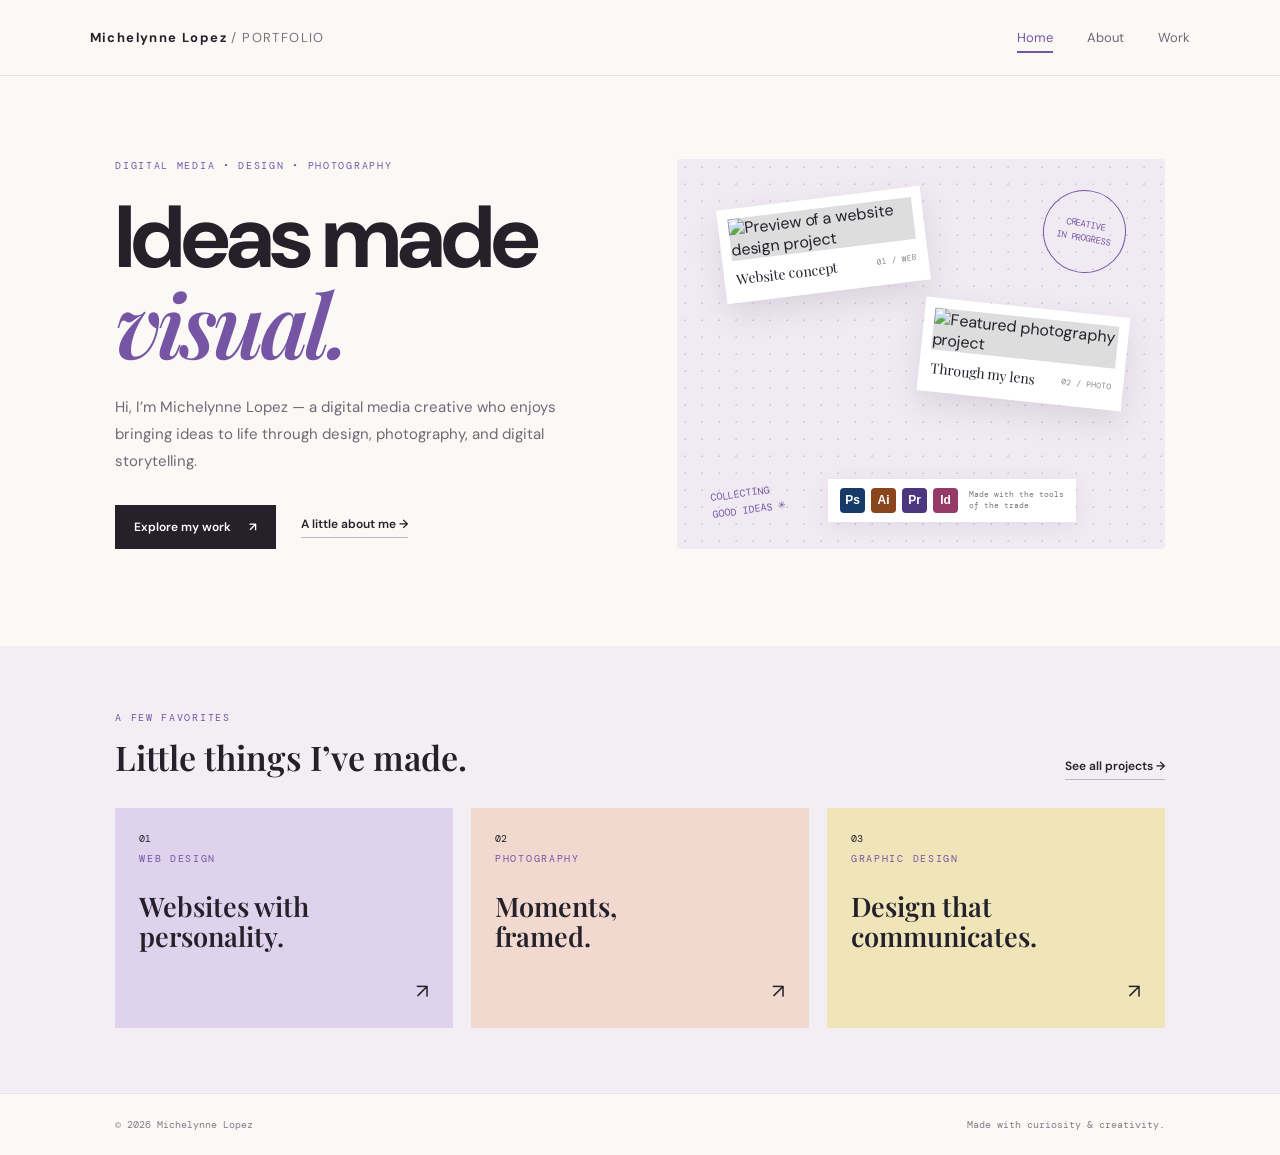
==== index.html @ b55308dc "Assets and Template Assets and Template" ====
<!DOCTYPE html>
<html lang="en">
<head>
  <meta charset="UTF-8">
  <meta name="viewport" content="width=device-width, initial-scale=1.0">
  <meta name="description" content="Digital media portfolio showcasing web design, photography, graphic design, and internship work.">
  <title>Michelynne Lopez | Digital Media Portfolio</title>
  <link rel="stylesheet" href="style.css">
</head>
<body>
  <header class="site-header">
    <a class="brand" href="index.html">Michelynne Lopez<span> / PORTFOLIO</span></a>
    <nav class="nav" aria-label="Main navigation">
      <a class="active" href="index.html">Home</a>
      <a href="about.html">About</a>
      <a href="work.html">Work</a>
    </nav>
  </header>

  <main>
    <section class="hero">
      <div class="hero-copy">
        <p class="eyebrow">DIGITAL MEDIA • DESIGN • PHOTOGRAPHY</p>
        <h1>Ideas made<br><span>visual.</span></h1>
        <p class="intro">Hi, I’m Michelynne Lopez — a digital media creative who enjoys bringing ideas to life through design, photography, and digital storytelling.</p>
        <div class="button-row">
          <a class="button button-dark" href="work.html">Explore my work <span>↗</span></a>
          <a class="text-link" href="about.html">A little about me →</a>
        </div>
      </div>
      <div class="hero-board" aria-label="A mood board of selected portfolio work">
        <div class="polaroid polaroid-one tilt-left">
          <img src="images/featured-website.jpg" alt="Preview of a website design project">
          <p>Website concept <span>01 / WEB</span></p>
        </div>
        <div class="polaroid polaroid-two tilt-right">
          <img src="images/featured-photo.jpg" alt="Featured photography project">
          <p>Through my lens <span>02 / PHOTO</span></p>
        </div>
        <div class="mini-note">COLLECTING<br>GOOD IDEAS ✳</div>
        <div class="sticker">CREATIVE<br>IN PROGRESS</div>
        <div class="adobe-strip" aria-label="Creative software">
          <span class="app-chip ps">Ps</span><span class="app-chip ai">Ai</span>
          <span class="app-chip pr">Pr</span><span class="app-chip id">Id</span>
          <span class="app-caption">Made with the tools<br>of the trade</span>
        </div>
      </div>
    </section>

    <section class="featured-section">
      <div class="section-heading">
        <div><p class="eyebrow">A FEW FAVORITES</p><h2>Little things I’ve made.</h2></div>
        <a class="text-link" href="work.html">See all projects →</a>
      </div>
      <div class="featured-row">
        <a class="feature-card feature-lilac" href="website-design.html" target="_blank" rel="noopener">
          <span class="card-number">01</span><span class="card-type">WEB DESIGN</span>
          <h3>Websites with<br>personality.</h3><span class="card-arrow">↗</span>
        </a>
        <a class="feature-card feature-peach" href="photography.html" target="_blank" rel="noopener">
          <span class="card-number">02</span><span class="card-type">PHOTOGRAPHY</span>
          <h3>Moments,<br>framed.</h3><span class="card-arrow">↗</span>
        </a>
        <a class="feature-card feature-yellow" href="graphic-design.html" target="_blank" rel="noopener">
          <span class="card-number">03</span><span class="card-type">GRAPHIC DESIGN</span>
          <h3>Design that<br>communicates.</h3><span class="card-arrow">↗</span>
        </a>
      </div>
    </section>
  </main>

  <footer class="site-footer"><span>© 2026 Michelynne Lopez</span><span>Made with curiosity & creativity.</span></footer>
</body>
</html>
---- style.css ----
@import url('https://fonts.googleapis.com/css2?family=DM+Mono:wght@400;500&family=DM+Sans:wght@400;500;600;700&family=Playfair+Display:ital,wght@0,600;0,700;1,600;1,700&display=swap');

:root{--ink:#25212b;--muted:#77717e;--paper:#fbf9f6;--purple:#7655a5;--lilac:#e9e0f4;--line:#e8e2e9}
*{box-sizing:border-box}html{scroll-behavior:smooth}body{margin:0;background:var(--paper);color:var(--ink);font-family:'DM Sans',sans-serif}a{color:inherit;text-decoration:none}.site-header{height:76px;padding:0 7%;display:flex;align-items:center;justify-content:space-between;border-bottom:1px solid var(--line);background:rgba(251,249,246,.94)}.brand{font-size:13px;font-weight:700;letter-spacing:1.4px}.brand span{font-weight:400;color:var(--muted)}.nav{display:flex;align-items:center;gap:34px}.nav a{font-size:13px;color:#6e6874;position:relative;padding:9px 0;transition:color .2s}.nav a:after{content:'';position:absolute;left:0;bottom:2px;width:0;height:2px;background:var(--purple);transition:width .2s}.nav a:hover,.nav a.active{color:var(--purple)}.nav a:hover:after,.nav a.active:after{width:100%}
.hero{padding:76px 9% 90px;display:flex;align-items:center;justify-content:space-between;gap:7%;min-height:570px}.hero-copy{flex:1;max-width:510px}.eyebrow,.card-type,.category-info>span,.project-card span{font-family:'DM Mono',monospace;font-size:10px;letter-spacing:1.7px;color:var(--purple)}h1,h2,h3,p{margin-top:0}.hero h1,.page-title{font-size:clamp(52px,7vw,88px);line-height:.98;letter-spacing:-4px;margin:22px 0}.hero h1 span,.page-title span{font-family:'Playfair Display',serif;font-style:italic;color:var(--purple);font-weight:600}.intro,.page-intro{max-width:450px;color:#6f6975;line-height:1.8;font-size:15px}.button-row{display:flex;align-items:center;gap:25px;margin-top:30px}.button{display:inline-flex;align-items:center;gap:18px;padding:14px 19px;font-size:12px;font-weight:600}.button-dark{background:var(--ink);color:white;transition:background .2s,transform .2s}.button-dark:hover{background:var(--purple);transform:translateY(-2px)}.text-link{font-size:12px;font-weight:600;border-bottom:1px solid #bcb3c3;padding-bottom:5px}.text-link:hover{color:var(--purple)}
.hero-board{position:relative;flex:1;max-width:500px;height:390px;background:#f0ebf3;border-radius:4px;overflow:hidden;background-image:radial-gradient(#d7cbdc 1px,transparent 1px);background-size:17px 17px}.polaroid{position:absolute;width:205px;padding:10px 10px 14px;background:white;box-shadow:0 12px 30px #40334b20}.polaroid img{width:100%;height:145px;object-fit:cover;background:#ddd}.polaroid p{font-family:'Playfair Display',serif;font-size:14px;margin:9px 2px 0}.polaroid p span{float:right;font:8px 'DM Mono',monospace;color:#8a8290;margin-top:4px}.polaroid-one{left:9%;top:10%}.polaroid-two{right:8%;top:38%}.tilt-left{transform:rotate(-7deg)}.tilt-right{transform:rotate(6deg)}.mini-note{position:absolute;left:7%;bottom:8%;font:10px/1.7 'DM Mono',monospace;color:var(--purple);transform:rotate(-8deg)}.sticker{position:absolute;right:8%;top:8%;border:1px solid var(--purple);border-radius:50%;width:83px;height:83px;display:flex;align-items:center;justify-content:center;text-align:center;font:9px/1.5 'DM Mono',monospace;color:var(--purple);transform:rotate(10deg)}.adobe-strip{position:absolute;left:31%;bottom:7%;display:flex;align-items:center;gap:6px;background:white;padding:9px 12px;box-shadow:0 5px 20px #40334b15}.app-chip{width:25px;height:25px;display:grid;place-items:center;color:white;font:bold 12px Arial;border-radius:4px}.ps{background:#173b68}.ai{background:#8a451c}.pr{background:#4c367f}.id{background:#963b68}.app-caption{font:8px/1.35 'DM Mono',monospace;color:#777;margin-left:5px}
.featured-section{padding:65px 9%;background:#f2eef4}.section-heading{display:flex;align-items:end;justify-content:space-between;margin-bottom:28px}.section-heading h2{font:600 34px 'Playfair Display',serif;margin:8px 0 0}.featured-row{display:flex;gap:18px}.feature-card{position:relative;flex:1;min-height:220px;padding:24px;display:flex;flex-direction:column;justify-content:space-between;transition:transform .2s}.feature-card:hover{transform:translateY(-5px)}.feature-lilac{background:#ded2ec}.feature-peach{background:#f1d9cf}.feature-yellow{background:#f0e5b9}.card-number,.card-type{font:10px 'DM Mono',monospace}.feature-card h3{font:600 27px/1.08 'Playfair Display',serif;margin:20px 0}.card-arrow{align-self:flex-end;font-size:20px}
.page-wrap{padding:65px 9% 90px;min-height:75vh}.page-title{font-size:clamp(48px,6vw,74px);margin:18px 0}.page-intro{margin-bottom:35px}.about-layout{display:flex;align-items:center;gap:8%;margin-top:45px}.about-image{position:relative;flex:1;max-width:440px;background:#e7deed;padding:14px;transform:rotate(-2deg)}.about-image img{display:block;width:100%;height:420px;object-fit:cover;background:#d8cfdd}.image-caption{display:block;text-align:center;padding:12px 0 3px;font:10px 'DM Mono',monospace;letter-spacing:1px}.about-copy{flex:1;max-width:520px}.about-copy h2{font:600 34px 'Playfair Display',serif}.about-copy p{font-size:14px;line-height:1.9;color:#6f6975}.about-copy h3{font:10px 'DM Mono',monospace;letter-spacing:1.5px;margin:27px 0 12px}.tool-list{display:flex;flex-wrap:wrap;gap:8px;margin-bottom:28px}.tool-list span{border:1px solid #d9d0df;padding:8px 11px;font-size:11px}
.work-categories{display:flex;flex-direction:column;gap:18px}.work-category{display:flex;min-height:220px;background:#f0ebf3;transition:transform .2s}.work-category:hover{transform:translateX(5px)}.category-image{width:37%;min-height:220px;background:#e3dce8}.category-image img{width:100%;height:100%;min-height:220px;object-fit:cover}.category-info{padding:27px 35px;display:flex;flex:1;flex-direction:column;align-items:flex-start;justify-content:center}.category-info h2{font:600 30px 'Playfair Display',serif;margin:9px 0}.category-info p{font-size:13px;color:#77717e;margin:0 0 14px}.category-info b{font-size:11px;color:var(--purple)}.photo-category{background:#f2e6e0}.graphic-category{background:#f2edcf}.internship-category{background:#e4e9e1}
.back-link{display:inline-block;font-size:12px;color:var(--purple);margin-bottom:36px}.back-link:hover{text-decoration:underline}.project-grid{display:flex;flex-wrap:wrap;gap:22px}.project-card{display:flex;flex-direction:column;flex:1 1 290px;max-width:calc(50% - 11px);background:white;border:1px solid var(--line)}.project-card img{width:100%;height:230px;object-fit:cover;background:#e5dfe8}.project-card>div{padding:22px}.project-card h2{font:600 23px 'Playfair Display',serif;margin:9px 0}.project-card p{font-size:13px;line-height:1.7;color:#77717e}.project-card a{font-size:11px;color:var(--purple);font-weight:700}.photo-gallery{display:flex;flex-wrap:wrap;gap:14px}.photo-gallery a{flex:1 1 28%;min-width:190px;height:260px;overflow:hidden;background:#e5dfe8}.photo-gallery img{width:100%;height:100%;object-fit:cover;transition:transform .35s}.photo-gallery a:hover img{transform:scale(1.04)}
.site-footer{display:flex;justify-content:space-between;gap:15px;padding:24px 9%;border-top:1px solid var(--line);font:10px 'DM Mono',monospace;color:#827b88}.site-footer a:hover{color:var(--purple)}
@media(max-width:760px){.site-header{height:auto;min-height:70px;padding:17px 6%;gap:15px;flex-wrap:wrap}.nav{gap:20px}.hero{padding:55px 7%;flex-direction:column;align-items:stretch}.hero-board{width:100%;max-width:none;height:350px}.featured-section,.page-wrap{padding-left:7%;padding-right:7%}.featured-row{flex-direction:column}.feature-card{min-height:180px}.about-layout{flex-direction:column;align-items:stretch}.about-image{max-width:100%}.about-image img{height:330px}.work-category{flex-direction:column}.category-image{width:100%;height:190px}.category-image img{min-height:190px;max-height:190px}.project-card{max-width:100%}.photo-gallery a{flex-basis:42%}.section-heading{align-items:flex-start;gap:20px;flex-direction:column}.site-footer{padding-left:7%;padding-right:7%;flex-wrap:wrap}}
@media(max-width:420px){.brand{font-size:11px}.nav{width:100%;justify-content:flex-start}.hero h1{font-size:58px}.polaroid{width:175px}.polaroid img{height:120px}.hero-board{height:315px}.adobe-strip{left:23%}.photo-gallery a{flex-basis:100%}.button-row{align-items:flex-start;flex-direction:column;gap:18px}}
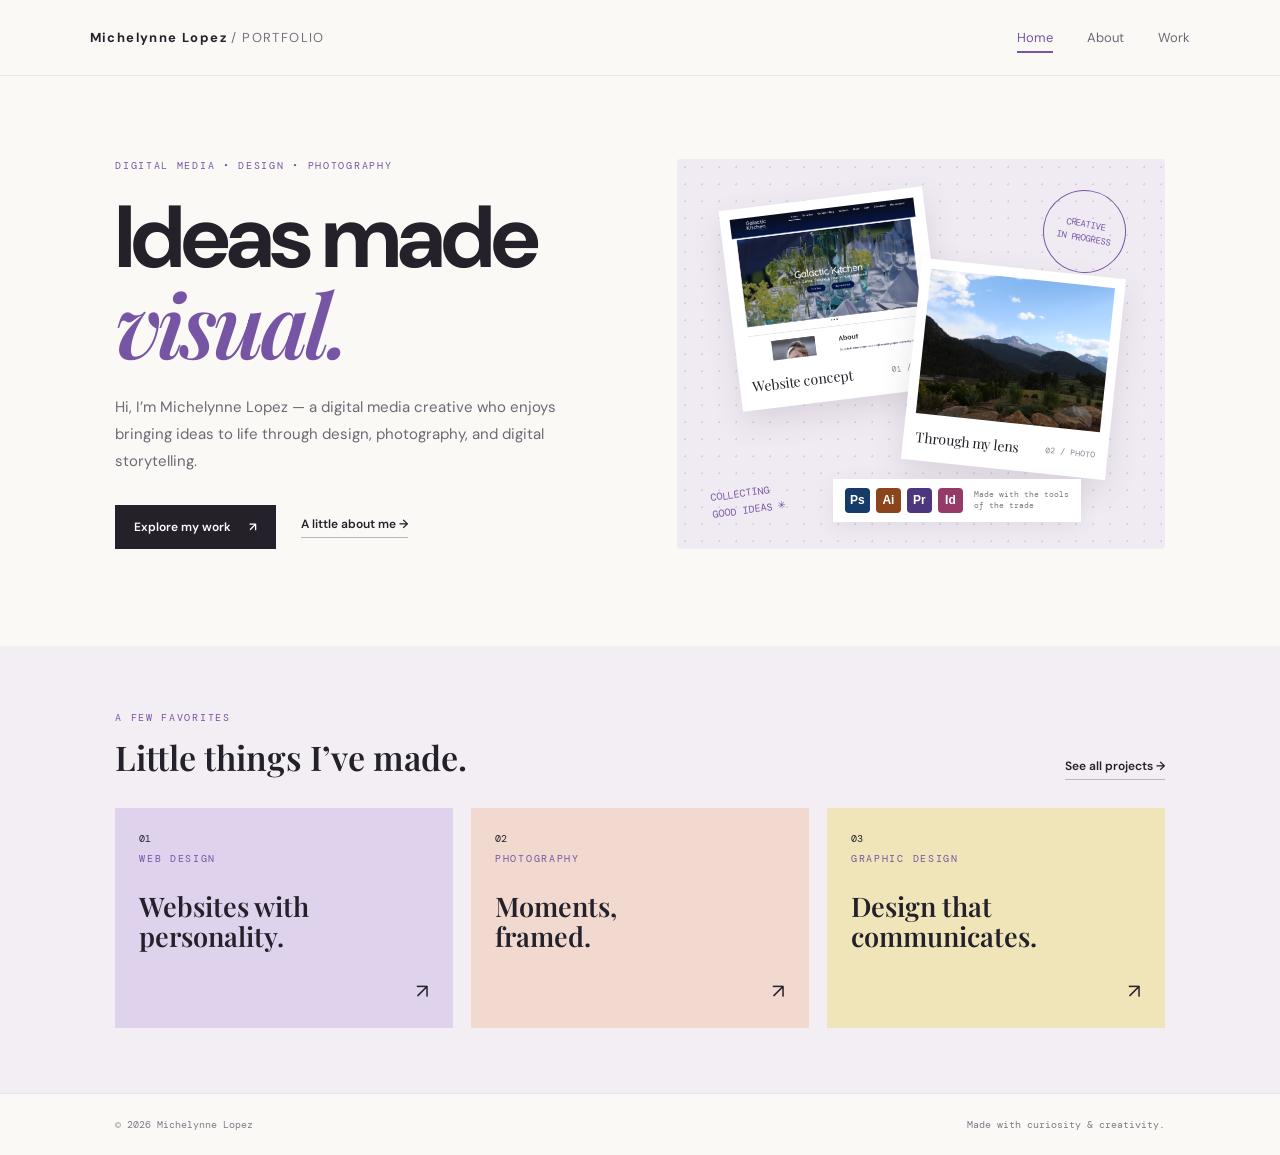
==== commit d9baa577: "Graphic Design" ====
--- a/index.html
+++ b/index.html
@@ -6,6 +6,7 @@
   <meta name="description" content="Digital media portfolio showcasing web design, photography, graphic design, and internship work.">
   <title>Michelynne Lopez | Digital Media Portfolio</title>
   <link rel="stylesheet" href="style.css">
+  <script src="scrtipt.js" defer></script>
 </head>
 <body>
   <header class="site-header">
@@ -30,11 +31,11 @@
       </div>
       <div class="hero-board" aria-label="A mood board of selected portfolio work">
         <div class="polaroid polaroid-one tilt-left">
-          <img src="images/featured-website.jpg" alt="Preview of a website design project">
+          <img src="Assets/WebDesign/WebsiteScreenShot.png" alt="Preview of a website design project">
           <p>Website concept <span>01 / WEB</span></p>
         </div>
         <div class="polaroid polaroid-two tilt-right">
-          <img src="images/featured-photo.jpg" alt="Featured photography project">
+          <img src="Assets/Photography/Photo5.JPG" alt="Featured photography project">
           <p>Through my lens <span>02 / PHOTO</span></p>
         </div>
         <div class="mini-note">COLLECTING<br>GOOD IDEAS ✳</div>
--- a/style.css
+++ b/style.css
@@ -1,13 +1,589 @@
 @import url('https://fonts.googleapis.com/css2?family=DM+Mono:wght@400;500&family=DM+Sans:wght@400;500;600;700&family=Playfair+Display:ital,wght@0,600;0,700;1,600;1,700&display=swap');
 
-:root{--ink:#25212b;--muted:#77717e;--paper:#fbf9f6;--purple:#7655a5;--lilac:#e9e0f4;--line:#e8e2e9}
-*{box-sizing:border-box}html{scroll-behavior:smooth}body{margin:0;background:var(--paper);color:var(--ink);font-family:'DM Sans',sans-serif}a{color:inherit;text-decoration:none}.site-header{height:76px;padding:0 7%;display:flex;align-items:center;justify-content:space-between;border-bottom:1px solid var(--line);background:rgba(251,249,246,.94)}.brand{font-size:13px;font-weight:700;letter-spacing:1.4px}.brand span{font-weight:400;color:var(--muted)}.nav{display:flex;align-items:center;gap:34px}.nav a{font-size:13px;color:#6e6874;position:relative;padding:9px 0;transition:color .2s}.nav a:after{content:'';position:absolute;left:0;bottom:2px;width:0;height:2px;background:var(--purple);transition:width .2s}.nav a:hover,.nav a.active{color:var(--purple)}.nav a:hover:after,.nav a.active:after{width:100%}
-.hero{padding:76px 9% 90px;display:flex;align-items:center;justify-content:space-between;gap:7%;min-height:570px}.hero-copy{flex:1;max-width:510px}.eyebrow,.card-type,.category-info>span,.project-card span{font-family:'DM Mono',monospace;font-size:10px;letter-spacing:1.7px;color:var(--purple)}h1,h2,h3,p{margin-top:0}.hero h1,.page-title{font-size:clamp(52px,7vw,88px);line-height:.98;letter-spacing:-4px;margin:22px 0}.hero h1 span,.page-title span{font-family:'Playfair Display',serif;font-style:italic;color:var(--purple);font-weight:600}.intro,.page-intro{max-width:450px;color:#6f6975;line-height:1.8;font-size:15px}.button-row{display:flex;align-items:center;gap:25px;margin-top:30px}.button{display:inline-flex;align-items:center;gap:18px;padding:14px 19px;font-size:12px;font-weight:600}.button-dark{background:var(--ink);color:white;transition:background .2s,transform .2s}.button-dark:hover{background:var(--purple);transform:translateY(-2px)}.text-link{font-size:12px;font-weight:600;border-bottom:1px solid #bcb3c3;padding-bottom:5px}.text-link:hover{color:var(--purple)}
-.hero-board{position:relative;flex:1;max-width:500px;height:390px;background:#f0ebf3;border-radius:4px;overflow:hidden;background-image:radial-gradient(#d7cbdc 1px,transparent 1px);background-size:17px 17px}.polaroid{position:absolute;width:205px;padding:10px 10px 14px;background:white;box-shadow:0 12px 30px #40334b20}.polaroid img{width:100%;height:145px;object-fit:cover;background:#ddd}.polaroid p{font-family:'Playfair Display',serif;font-size:14px;margin:9px 2px 0}.polaroid p span{float:right;font:8px 'DM Mono',monospace;color:#8a8290;margin-top:4px}.polaroid-one{left:9%;top:10%}.polaroid-two{right:8%;top:38%}.tilt-left{transform:rotate(-7deg)}.tilt-right{transform:rotate(6deg)}.mini-note{position:absolute;left:7%;bottom:8%;font:10px/1.7 'DM Mono',monospace;color:var(--purple);transform:rotate(-8deg)}.sticker{position:absolute;right:8%;top:8%;border:1px solid var(--purple);border-radius:50%;width:83px;height:83px;display:flex;align-items:center;justify-content:center;text-align:center;font:9px/1.5 'DM Mono',monospace;color:var(--purple);transform:rotate(10deg)}.adobe-strip{position:absolute;left:31%;bottom:7%;display:flex;align-items:center;gap:6px;background:white;padding:9px 12px;box-shadow:0 5px 20px #40334b15}.app-chip{width:25px;height:25px;display:grid;place-items:center;color:white;font:bold 12px Arial;border-radius:4px}.ps{background:#173b68}.ai{background:#8a451c}.pr{background:#4c367f}.id{background:#963b68}.app-caption{font:8px/1.35 'DM Mono',monospace;color:#777;margin-left:5px}
-.featured-section{padding:65px 9%;background:#f2eef4}.section-heading{display:flex;align-items:end;justify-content:space-between;margin-bottom:28px}.section-heading h2{font:600 34px 'Playfair Display',serif;margin:8px 0 0}.featured-row{display:flex;gap:18px}.feature-card{position:relative;flex:1;min-height:220px;padding:24px;display:flex;flex-direction:column;justify-content:space-between;transition:transform .2s}.feature-card:hover{transform:translateY(-5px)}.feature-lilac{background:#ded2ec}.feature-peach{background:#f1d9cf}.feature-yellow{background:#f0e5b9}.card-number,.card-type{font:10px 'DM Mono',monospace}.feature-card h3{font:600 27px/1.08 'Playfair Display',serif;margin:20px 0}.card-arrow{align-self:flex-end;font-size:20px}
-.page-wrap{padding:65px 9% 90px;min-height:75vh}.page-title{font-size:clamp(48px,6vw,74px);margin:18px 0}.page-intro{margin-bottom:35px}.about-layout{display:flex;align-items:center;gap:8%;margin-top:45px}.about-image{position:relative;flex:1;max-width:440px;background:#e7deed;padding:14px;transform:rotate(-2deg)}.about-image img{display:block;width:100%;height:420px;object-fit:cover;background:#d8cfdd}.image-caption{display:block;text-align:center;padding:12px 0 3px;font:10px 'DM Mono',monospace;letter-spacing:1px}.about-copy{flex:1;max-width:520px}.about-copy h2{font:600 34px 'Playfair Display',serif}.about-copy p{font-size:14px;line-height:1.9;color:#6f6975}.about-copy h3{font:10px 'DM Mono',monospace;letter-spacing:1.5px;margin:27px 0 12px}.tool-list{display:flex;flex-wrap:wrap;gap:8px;margin-bottom:28px}.tool-list span{border:1px solid #d9d0df;padding:8px 11px;font-size:11px}
-.work-categories{display:flex;flex-direction:column;gap:18px}.work-category{display:flex;min-height:220px;background:#f0ebf3;transition:transform .2s}.work-category:hover{transform:translateX(5px)}.category-image{width:37%;min-height:220px;background:#e3dce8}.category-image img{width:100%;height:100%;min-height:220px;object-fit:cover}.category-info{padding:27px 35px;display:flex;flex:1;flex-direction:column;align-items:flex-start;justify-content:center}.category-info h2{font:600 30px 'Playfair Display',serif;margin:9px 0}.category-info p{font-size:13px;color:#77717e;margin:0 0 14px}.category-info b{font-size:11px;color:var(--purple)}.photo-category{background:#f2e6e0}.graphic-category{background:#f2edcf}.internship-category{background:#e4e9e1}
-.back-link{display:inline-block;font-size:12px;color:var(--purple);margin-bottom:36px}.back-link:hover{text-decoration:underline}.project-grid{display:flex;flex-wrap:wrap;gap:22px}.project-card{display:flex;flex-direction:column;flex:1 1 290px;max-width:calc(50% - 11px);background:white;border:1px solid var(--line)}.project-card img{width:100%;height:230px;object-fit:cover;background:#e5dfe8}.project-card>div{padding:22px}.project-card h2{font:600 23px 'Playfair Display',serif;margin:9px 0}.project-card p{font-size:13px;line-height:1.7;color:#77717e}.project-card a{font-size:11px;color:var(--purple);font-weight:700}.photo-gallery{display:flex;flex-wrap:wrap;gap:14px}.photo-gallery a{flex:1 1 28%;min-width:190px;height:260px;overflow:hidden;background:#e5dfe8}.photo-gallery img{width:100%;height:100%;object-fit:cover;transition:transform .35s}.photo-gallery a:hover img{transform:scale(1.04)}
-.site-footer{display:flex;justify-content:space-between;gap:15px;padding:24px 9%;border-top:1px solid var(--line);font:10px 'DM Mono',monospace;color:#827b88}.site-footer a:hover{color:var(--purple)}
-@media(max-width:760px){.site-header{height:auto;min-height:70px;padding:17px 6%;gap:15px;flex-wrap:wrap}.nav{gap:20px}.hero{padding:55px 7%;flex-direction:column;align-items:stretch}.hero-board{width:100%;max-width:none;height:350px}.featured-section,.page-wrap{padding-left:7%;padding-right:7%}.featured-row{flex-direction:column}.feature-card{min-height:180px}.about-layout{flex-direction:column;align-items:stretch}.about-image{max-width:100%}.about-image img{height:330px}.work-category{flex-direction:column}.category-image{width:100%;height:190px}.category-image img{min-height:190px;max-height:190px}.project-card{max-width:100%}.photo-gallery a{flex-basis:42%}.section-heading{align-items:flex-start;gap:20px;flex-direction:column}.site-footer{padding-left:7%;padding-right:7%;flex-wrap:wrap}}
-@media(max-width:420px){.brand{font-size:11px}.nav{width:100%;justify-content:flex-start}.hero h1{font-size:58px}.polaroid{width:175px}.polaroid img{height:120px}.hero-board{height:315px}.adobe-strip{left:23%}.photo-gallery a{flex-basis:100%}.button-row{align-items:flex-start;flex-direction:column;gap:18px}}
+:root{
+    --ink:#25212b;
+    --muted:#77717e;
+    --paper:#fbf9f6;
+    --purple:#7655a5;
+    --lilac:#e9e0f4;
+    --line:#e8e2e9
+}
+
+*{box-sizing:border-box}
+
+html{
+    scroll-behavior:smooth;
+}
+
+body{
+    margin:0;
+    background:var(--paper);
+    color:var(--ink);
+    font-family:'DM Sans',sans-serif;
+}
+
+a{
+    color:inherit;
+    text-decoration:none;
+}
+
+.site-header{
+    height:76px;
+    padding:0 7%;
+    display:flex;
+    align-items:center;
+    justify-content:space-between;
+    border-bottom:1px solid var(--line);
+    background:rgba(251,249,246,.94);
+
+}
+
+.brand{
+    font-size:13px;font-weight:700;
+    letter-spacing:1.4px;
+}
+
+.brand span{
+    font-weight:400;
+    color:var(--muted);
+}
+
+.nav{display:flex;
+    align-items:center;
+    gap:34px;
+}
+.nav a{
+    font-size:13px;
+    color:#6e6874;
+    position:relative;
+    padding:9px 0;
+    transition:color .2s;
+}
+.nav a:after{
+    content:'';
+    position:absolute;
+    left:0;bottom:2px;
+    width:0;height:2px;
+    background:var(--purple);
+    transition:width .2s;
+}
+.nav a:hover,.nav a.active{
+    color:var(--purple);
+}
+.nav a:hover:after,.nav a.active:after{
+    width:100%;
+}
+
+.hero{
+    padding:76px 9% 90px;
+    display:flex;
+    align-items:center;
+    justify-content:space-between;
+    gap:7%;min-height:570px;
+}
+.hero-copy{
+    flex:1;max-width:510px;
+}
+.eyebrow,.card-type,.category-info>span,.project-card span{
+    font-family:'DM Mono',monospace;font-size:10px;
+    letter-spacing:1.7px;
+    color:var(--purple);
+}
+    h1,h2,h3,p{
+        margin-top:0;
+    }
+    .hero h1,.page-title{
+        font-size:clamp(52px,7vw,88px);
+        line-height:.98;
+        letter-spacing:-4px;
+        margin:22px 0;
+    }
+    .hero h1 span,.page-title span{
+        font-family:'Playfair Display',serif;
+        font-style:italic;
+        color:var(--purple);
+        font-weight:600;
+    }
+    .intro,.page-intro{
+        max-width:450px;
+        color:#6f6975;
+        line-height:1.8;
+        font-size:15px;
+    }
+        .button-row{
+            display:flex;
+            align-items:center;
+            gap:25px;margin-top:30px;
+        }
+        .button{
+            display:inline-flex;
+            align-items:center;
+            gap:18px;
+            padding:14px 19px;
+            font-size:12px;
+            font-weight:600;
+        }
+        .button-dark{
+            background:var(--ink);
+            color:white;
+            transition:background .2s,transform .2s;
+        }
+        .button-dark:hover{
+            background:var(--purple);
+            transform:translateY(-2px);
+        }
+        .text-link{
+            font-size:12px;
+            font-weight:600;
+            border-bottom:1px solid #bcb3c3;
+            padding-bottom:5px;
+        }
+        .text-link:hover{
+            color:var(--purple);
+        }
+
+.hero-board{
+    position:relative;
+    flex:1;
+    max-width:600px;
+    height:390px;
+    background:#f0ebf3;
+    border-radius:4px;
+    overflow:hidden;
+    background-image:radial-gradient(#d7cbdc 1px,transparent 1px);
+    background-size:17px 17px;
+}
+.polaroid{
+    position:absolute;
+    width:205px;
+    padding:10px 10px 14px;
+    background:white;
+    box-shadow:0 12px 30px #40334b20;
+}
+.polaroid img{
+    width:100%;
+    height:145px;
+    object-fit:cover;
+    background:#ddd;
+}
+.polaroid p{
+    font-family:'Playfair Display',serif;
+    font-size:14px;margin:9px 2px 0;
+}
+.polaroid p span{
+    float:right;font:8px 'DM Mono',monospace;
+    color:#8a8290;
+    margin-top:4px;
+}
+.polaroid-one{
+    left:11%;
+    top:10%;
+}
+.polaroid-two{
+    right:10%;top:28%;
+}
+.tilt-left{
+    transform:rotate(-7deg);
+}
+.tilt-right{
+    transform:rotate(6deg);
+}
+.mini-note{
+    position:absolute;
+    left:7%;
+    bottom:8%;
+    font:10px/1.7 'DM Mono',monospace;
+    color:var(--purple);
+    transform:rotate(-8deg);
+}
+.sticker{
+    position:absolute;
+    right:8%;
+    top:8%;
+    border:1px solid var(--purple);
+    border-radius:50%;
+    width:83px;
+    height:83px;
+    display:flex;
+    align-items:center;
+    justify-content:center;
+    text-align:center;
+    font:9px/1.5 'DM Mono',monospace;
+    color:var(--purple);
+    transform:rotate(10deg);
+}
+.adobe-strip{
+    position:absolute;
+    left:32%;
+    bottom:7%;
+    display:flex;
+    align-items:center;
+    gap:6px;
+    background:white;
+    padding:9px 12px;
+    box-shadow:0 5px 20px #40334b15;
+}
+.app-chip{
+    width:25px;
+    height:25px;
+    display:grid;
+    place-items:center;
+    color:white;
+    font:bold 12px Arial;
+    border-radius:4px;
+}
+.ps{background:#173b68}
+.ai{background:#8a451c}
+.pr{background:#4c367f}
+.id{background:#963b68}
+.app-caption{
+    font:8px/1.35 'DM Mono',monospace;
+    color:#777;
+    margin-left:5px;
+}
+
+.featured-section{
+    padding:65px 9%;
+    background:#f2eef4;
+}
+.section-heading{
+    display:flex;
+    align-items:end;
+    justify-content:space-between;
+    margin-bottom:28px;
+}
+.section-heading h2{
+    font:600 34px 'Playfair Display',serif;
+    margin:8px 0 0;
+}
+.featured-row{
+    display:flex;
+    gap:18px;
+}
+.feature-card{
+    position:relative;
+    flex:1;
+    min-height:220px;
+    padding:24px;
+    display:flex;
+    flex-direction:column;
+    justify-content:space-between;
+    transition:transform .2s;
+}
+.feature-card:hover{
+    transform:translateY(-5px);
+}
+.feature-lilac{
+    background:#ded2ec;
+}
+.feature-peach{
+    background:#f1d9cf;
+}
+.feature-yellow{
+    background:#f0e5b9;
+}
+.card-number,.card-type{
+    font:10px 'DM Mono',monospace;
+}
+.feature-card h3{
+    font:600 27px/1.08 'Playfair Display',serif;
+    margin:20px 0;
+}
+.card-arrow{
+    align-self:flex-end;
+    font-size:20px;
+}
+
+.page-wrap{
+    padding:65px 9% 90px;
+    min-height:75vh;
+}
+.page-title{
+    font-size:clamp(48px,6vw,74px);
+    margin:18px 0;
+}
+.page-intro{
+    margin-bottom:35px;
+}
+.about-layout{
+    display:flex;
+    align-items:center;
+    gap:8%;
+    margin-top:45px;
+}
+.about-image{
+    position:relative;
+    flex:1;
+    max-width:440px;
+    background:#e7deed;
+    padding:14px;
+    transform:rotate(-2deg);
+}
+.about-image img{
+    display:block;
+    width:100%;
+    height:520px;
+    object-fit:cover;
+    background:#d8cfdd;
+}
+.image-caption{
+    display:block;
+    text-align:center;
+    padding:12px 0 3px;
+    font:10px 'DM Mono',monospace;
+    letter-spacing:1px;
+}
+.about-copy{
+    flex:1;
+    max-width:520px;
+}
+.about-copy h2{
+    font:600 34px 'Playfair Display',serif;
+}
+.about-copy p{
+    font-size:14px;
+    line-height:1.9;
+    color:#6f6975;
+}
+.about-copy h3{
+    font:10px 'DM Mono',monospace;
+    letter-spacing:1.5px;
+    margin:27px 0 12px;
+}
+.tool-list{
+    display:flex;
+    flex-wrap:wrap;
+    gap:8px;
+    margin-bottom:28px;
+}
+.tool-list span{
+    border:1px solid #d9d0df;
+    padding:8px 11px;
+    font-size:11px;
+}
+
+.work-categories{
+    display:flex;
+    flex-direction:column;
+    gap:18px;
+}
+.work-category{
+    display:flex;
+    min-height:220px;
+    background:#f0ebf3;
+    transition:transform .2s;
+}
+.work-category:hover{
+    transform:translateX(5px);
+}
+.category-image{
+    width:37%;
+    min-height:220px;
+    background:#e3dce8;
+}
+.category-image img{
+    width:100%;
+    height:100%;
+    min-height:220px;
+    object-fit:cover;
+}
+.category-info{
+    padding:27px 35px;
+    display:flex;
+    flex:1;
+    flex-direction:column;
+    align-items:flex-start;
+    justify-content:center;
+}
+.category-info h2{
+    font:600 30px 'Playfair Display',serif;
+    margin:9px 0;
+}
+.category-info p{
+    font-size:13px;
+    color:#77717e;
+    margin:0 0 14px;
+}
+.category-info b{
+    font-size:11px;
+    color:var(--purple);
+}
+.photo-category{
+    background:#f2e6e0;
+}
+.graphic-category{
+    background:#f2edcf;
+}
+.internship-category{
+    background:#e4e9e1;
+}
+
+.back-link{
+    display:inline-block;
+    font-size:12px;
+    color:var(--purple);
+    margin-bottom:36px;
+}
+.back-link:hover{
+    text-decoration:underline; 
+}
+.project-grid{
+    display:flex;
+    flex-wrap:wrap;
+    gap:22px;
+}
+.project-card{
+    display:flex;
+    flex-direction:column;
+    flex:1 1 290px;
+    max-width:calc(50% - 11px);
+    background:white;
+    border:1px solid var(--line);
+}
+.project-card img{
+    width:100%;
+    height:230px;
+    object-fit:cover;
+    background:#e5dfe8;
+}
+.project-card>div{
+    padding:22px;
+}
+.project-card h2{
+    font:600 23px 'Playfair Display',serif;
+    margin:9px 0;
+}
+.project-card p{
+    font-size:13px;line-height:1.7;
+    color:#77717e;
+}
+.project-card a{
+    font-size:11px;
+    color:var(--purple);
+    font-weight:700;
+}
+.photo-gallery{
+    display:flex;
+    flex-wrap:wrap;
+    gap:14px;
+}
+.photo-gallery a{
+    flex:1 1 28%;
+    min-width:190px;
+    height:660px;
+    overflow:hidden;
+    background:#e5dfe8;
+}
+.photo-gallery img{
+    width:100%;
+    height:100%;
+    object-fit:cover;
+    transition:transform .35s;
+}
+.photo-gallery a:hover img{
+    transform:scale(1.04);
+}
+.lightbox {
+    display: none;
+    position: fixed;
+    z-index: 9999;
+    inset: 0;
+
+    background: rgba(20, 18, 25, 0.95);
+
+    justify-content: center;
+    align-items: center;
+
+    padding: 50px 80px;
+    box-sizing: border-box;
+}
+
+/* Show lightbox */
+.lightbox.active {
+    display: flex;
+}
+
+/* Enlarged image */
+#lightbox-image {
+    max-width: 100%;
+    max-height: 85vh;
+
+    width: auto;
+    height: auto;
+
+    object-fit: contain;
+    display: block;
+}
+
+/* Close button */
+.lightbox-close {
+    position: absolute;
+    top: 20px;
+    right: 35px;
+
+    font-size: 40px;
+    color: white;
+    background: none;
+    border: none;
+
+    cursor: pointer;
+}
+
+/* Previous and next arrows */
+.lightbox-prev,
+.lightbox-next {
+    position: absolute;
+    top: 50%;
+    transform: translateY(-50%);
+
+    font-size: 35px;
+    color: white;
+
+    background: none;
+    border: none;
+
+    cursor: pointer;
+    padding: 15px;
+}
+
+.lightbox-prev {
+    left: 20px;
+}
+
+.lightbox-next {
+    right: 20px;
+}
+
+/* Image counter */
+#lightbox-counter {
+    position: absolute;
+    bottom: 15px;
+
+    color: white;
+    font-size: 14px;
+    letter-spacing: 2px;
+}
+
+/* Hover effects */
+.lightbox-prev:hover,
+.lightbox-next:hover,
+.lightbox-close:hover {
+    color: #b99ad9;
+}
+
+.site-footer{
+    display:flex;
+    justify-content:space-between;
+    gap:15px;
+    padding:24px 9%;
+    border-top:1px solid var(--line);
+    font:10px 'DM Mono',monospace;
+    color:#827b88;
+}
+.site-footer a:hover{
+    color:var(--purple);
+}
+
+@media(max-width:760px){.site-header{height:auto;min-height:70px;padding:17px 6%;gap:15px;flex-wrap:wrap}.nav{gap:20px}.hero{padding:55px 7%;flex-direction:column;align-items:stretch}.hero-board{width:100%;max-width:none;height:350px}.featured-section,.page-wrap{padding-left:7%;padding-right:7%}.featured-row{flex-direction:column}.feature-card{min-height:180px}.about-layout{flex-direction:column;align-items:stretch}.about-image{max-width:50%;}.about-image img{height:330px;}.work-category{flex-direction:column}.category-image{width:100%;height:190px}.category-image img{min-height:190px;max-height:190px}.project-card{max-width:100%}.photo-gallery a{flex-basis:42%}.section-heading{align-items:flex-start;gap:20px;flex-direction:column}.site-footer{padding-left:7%;padding-right:7%;flex-wrap:wrap}}
+
+@media(max-width:420px){.brand{font-size:11px}.nav{width:100%;justify-content:flex-start}.hero h1{font-size:58px}.polaroid{width:175px}.polaroid img{height:120px}.hero-board{height:315px}.adobe-strip{left:23%}.photo-gallery a{flex-basis:100%}.button-row{align-items:flex-start;flex-direction:column;gap:18px}.lightbox {padding: 50px 45px;}#lightbox-image {max-width: 100%;max-height: 75vh;}.lightbox-prev {left: 0;}.lightbox-next {right: 0;}.lightbox-prev,.lightbox-next {font-size: 25px;padding: 8px;}.lightbox-close {top: 10px;right: 15px;}}
